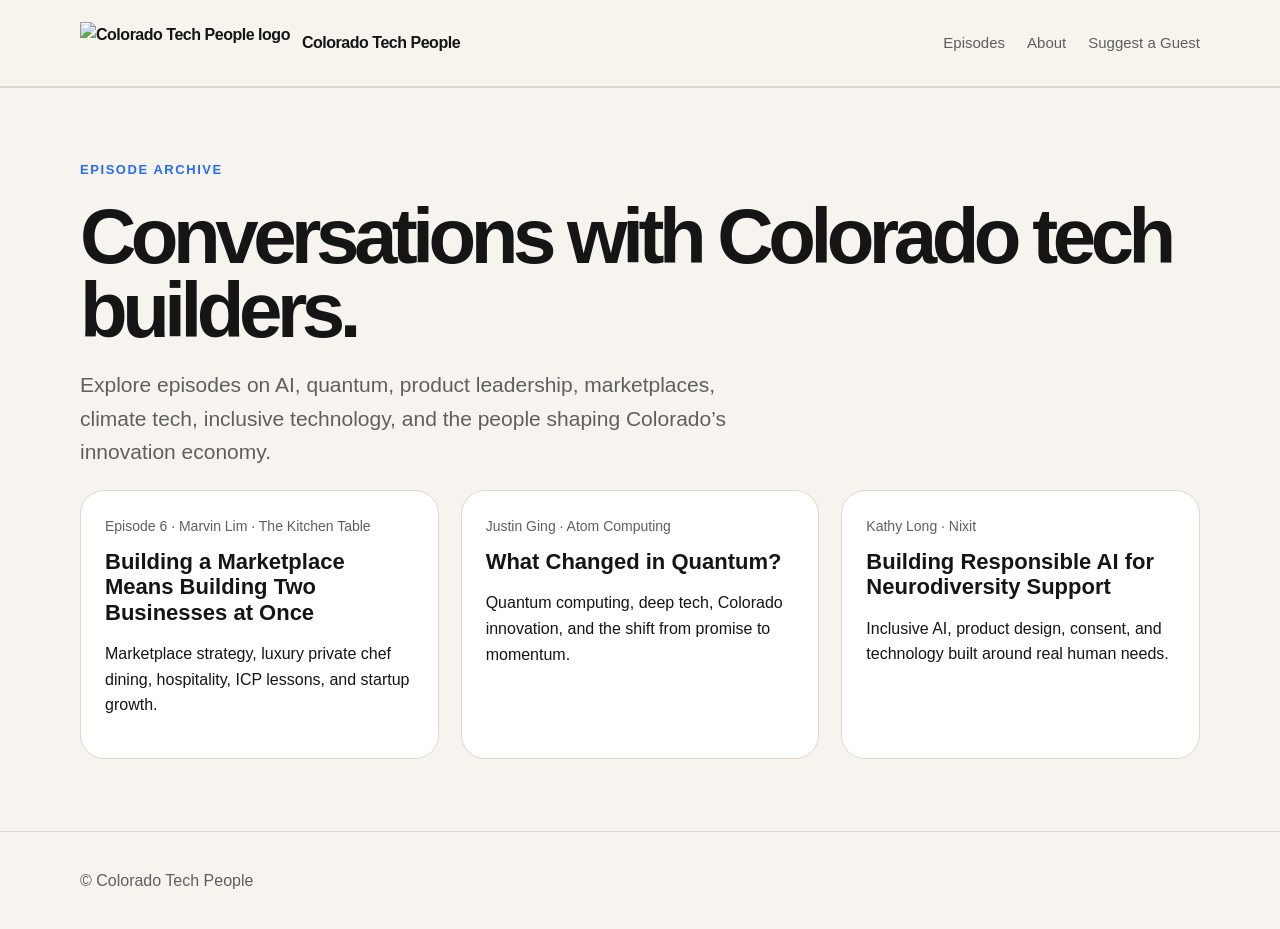
==== episodes.html @ 86bafdfd "Create episodes.html <!DOCTYPE html> <html lang="en"> <head>   <meta charset="UTF-8" />   <meta " ====
<!DOCTYPE html>
<html lang="en">
<head>
  <meta charset="UTF-8" />
  <meta name="viewport" content="width=device-width, initial-scale=1.0" />

  <title>Episodes | Colorado Tech People</title>
  <meta name="description" content="Browse episodes of Colorado Tech People, featuring conversations with founders, operators, product leaders, engineers, and technologists across Colorado." />

  <link rel="stylesheet" href="styles.css" />
</head>

<body>
  <header class="header">
    <div class="container nav">
      <a href="index.html" class="logo-wrap">
        <img src="assets/logo.png" alt="Colorado Tech People logo" class="logo" />
        <span>Colorado Tech People</span>
      </a>

      <nav class="nav-links">
        <a href="episodes.html">Episodes</a>
        <a href="about.html">About</a>
        <a href="contact.html">Suggest a Guest</a>
      </nav>
    </div>
  </header>

  <main class="section">
    <div class="container">
      <div class="kicker">Episode Archive</div>
      <h1>Conversations with Colorado tech builders.</h1>
      <p class="lede">
        Explore episodes on AI, quantum, product leadership, marketplaces, climate tech,
        inclusive technology, and the people shaping Colorado’s innovation economy.
      </p>

      <div class="episode-grid">
        <a class="card" href="episodes/marvin-lim-kitchen-table.html">
          <div class="meta">Episode 6 · Marvin Lim · The Kitchen Table</div>
          <h3>Building a Marketplace Means Building Two Businesses at Once</h3>
          <p>Marketplace strategy, luxury private chef dining, hospitality, ICP lessons, and startup growth.</p>
        </a>

        <a class="card" href="episodes/justin-ging-atom-computing.html">
          <div class="meta">Justin Ging · Atom Computing</div>
          <h3>What Changed in Quantum?</h3>
          <p>Quantum computing, deep tech, Colorado innovation, and the shift from promise to momentum.</p>
        </a>

        <a class="card" href="episodes/kathy-long-nixit.html">
          <div class="meta">Kathy Long · Nixit</div>
          <h3>Building Responsible AI for Neurodiversity Support</h3>
          <p>Inclusive AI, product design, consent, and technology built around real human needs.</p>
        </a>
      </div>
    </div>
  </main>

  <footer class="footer">
    <div class="container">
      © Colorado Tech People
    </div>
  </footer>
</body>
</html>
---- styles.css ----
:root {
  --bg: #f7f4ef;
  --ink: #151515;
  --muted: #5f5f5f;
  --card: #ffffff;
  --line: #ded8cf;
  --accent: #246bfe;
  --accent-dark: #123b8f;
  --gold: #f4a23a;
}

* {
  box-sizing: border-box;
}

body {
  margin: 0;
  font-family: Inter, Arial, sans-serif;
  background: var(--bg);
  color: var(--ink);
  line-height: 1.6;
}

a {
  color: inherit;
  text-decoration: none;
}

.container {
  width: min(1120px, 92%);
  margin: 0 auto;
}

.header {
  padding: 22px 0;
  border-bottom: 1px solid var(--line);
  background: rgba(247, 244, 239, 0.94);
  position: sticky;
  top: 0;
  z-index: 20;
}

.nav {
  display: flex;
  align-items: center;
  justify-content: space-between;
  gap: 24px;
}

.logo-wrap {
  display: flex;
  align-items: center;
  gap: 12px;
  font-weight: 800;
  letter-spacing: -0.03em;
}

.logo {
  height: 42px;
  width: auto;
}

.nav-links {
  display: flex;
  gap: 22px;
  font-size: 15px;
  color: var(--muted);
}

.nav-links a:hover {
  color: var(--ink);
}

.hero {
  padding: 88px 0 72px;
}

.hero-grid {
  display: grid;
  grid-template-columns: 1.2fr 0.8fr;
  gap: 48px;
  align-items: center;
}

.kicker {
  color: var(--accent);
  font-weight: 800;
  text-transform: uppercase;
  letter-spacing: 0.12em;
  font-size: 13px;
}

h1 {
  font-size: clamp(44px, 7vw, 78px);
  line-height: 0.95;
  letter-spacing: -0.07em;
  margin: 18px 0;
}

h2 {
  font-size: clamp(30px, 4vw, 48px);
  line-height: 1.05;
  letter-spacing: -0.05em;
  margin: 0 0 18px;
}

h3 {
  font-size: 22px;
  line-height: 1.15;
  margin: 0 0 10px;
}

.lede {
  font-size: 21px;
  color: var(--muted);
  max-width: 680px;
}

.buttons {
  display: flex;
  flex-wrap: wrap;
  gap: 14px;
  margin-top: 30px;
}

.button {
  display: inline-flex;
  padding: 13px 18px;
  border-radius: 999px;
  background: var(--ink);
  color: white;
  font-weight: 700;
}

.button.secondary {
  background: transparent;
  color: var(--ink);
  border: 1px solid var(--ink);
}

.hero-card {
  background: var(--ink);
  color: white;
  border-radius: 28px;
  padding: 34px;
  box-shadow: 0 22px 60px rgba(0,0,0,0.16);
}

.hero-card p {
  color: #d7d7d7;
}

.section {
  padding: 72px 0;
  border-top: 1px solid var(--line);
}

.episode-grid {
  display: grid;
  grid-template-columns: repeat(3, 1fr);
  gap: 22px;
}

.card {
  background: var(--card);
  border: 1px solid var(--line);
  border-radius: 24px;
  padding: 24px;
  transition: transform 0.2s ease, box-shadow 0.2s ease;
}

.card:hover {
  transform: translateY(-3px);
  box-shadow: 0 16px 40px rgba(0,0,0,0.08);
}

.meta {
  color: var(--muted);
  font-size: 14px;
  margin-bottom: 12px;
}

.tags {
  display: flex;
  flex-wrap: wrap;
  gap: 8px;
  margin-top: 18px;
}

.tag {
  font-size: 12px;
  border: 1px solid var(--line);
  border-radius: 999px;
  padding: 6px 10px;
  color: var(--muted);
}

.dark {
  background: var(--ink);
  color: white;
}

.dark p {
  color: #d0d0d0;
}

.footer {
  padding: 36px 0;
  color: var(--muted);
  border-top: 1px solid var(--line);
}

.episode-page {
  padding: 72px 0;
}

.listen-links {
  display: flex;
  flex-wrap: wrap;
  gap: 12px;
  margin: 28px 0;
}

@media (max-width: 820px) {
  .hero-grid,
  .episode-grid {
    grid-template-columns: 1fr;
  }

  .nav {
    align-items: flex-start;
    flex-direction: column;
  }

  .nav-links {
    flex-wrap: wrap;
  }

  .hero {
    padding: 56px 0;
  }
}
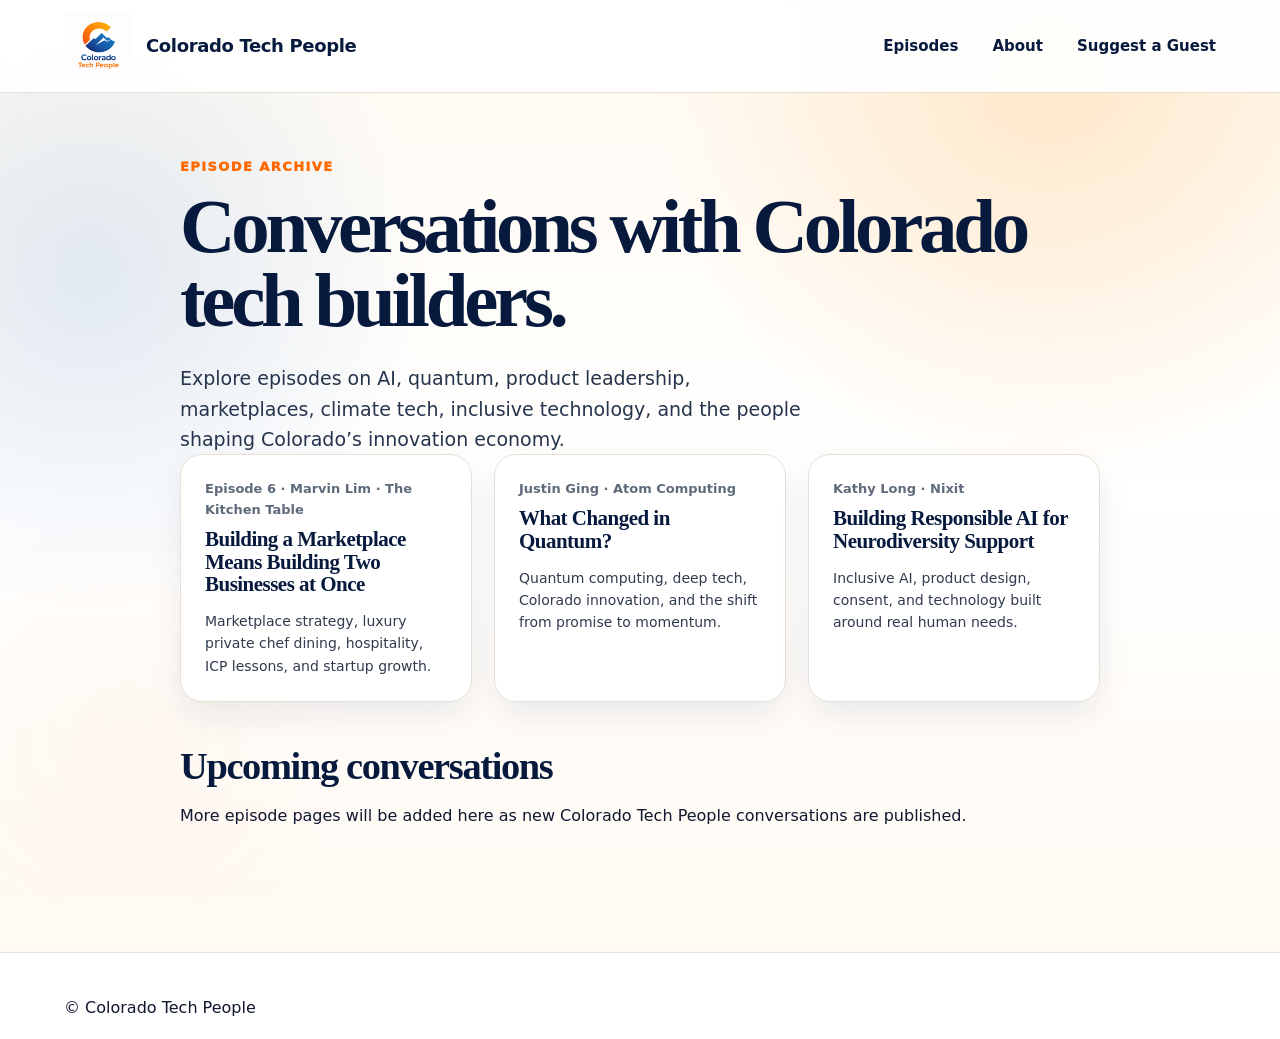
==== commit dcfe12d7: "Refresh homepage design for Colorado Tech People" ====
--- a/episodes.html
+++ b/episodes.html
@@ -26,7 +26,7 @@
     </div>
   </header>
 
-  <main class="section">
+  <main class="section episodes-archive">
     <div class="container">
       <div class="kicker">Episode Archive</div>
       <h1>Conversations with Colorado tech builders.</h1>
@@ -35,25 +35,30 @@
         inclusive technology, and the people shaping Colorado’s innovation economy.
       </p>
 
-      <div class="episode-grid">
+      <div class="episode-grid archive-grid">
         <a class="card" href="episodes/marvin-lim-kitchen-table.html">
           <div class="meta">Episode 6 · Marvin Lim · The Kitchen Table</div>
           <h3>Building a Marketplace Means Building Two Businesses at Once</h3>
           <p>Marketplace strategy, luxury private chef dining, hospitality, ICP lessons, and startup growth.</p>
         </a>
 
-        <a class="card" href="episodes/justin-ging-atom-computing.html">
+        <a class="card" href="episodes.html#upcoming-episodes">
           <div class="meta">Justin Ging · Atom Computing</div>
           <h3>What Changed in Quantum?</h3>
           <p>Quantum computing, deep tech, Colorado innovation, and the shift from promise to momentum.</p>
         </a>
 
-        <a class="card" href="episodes/kathy-long-nixit.html">
+        <a class="card" href="episodes.html#upcoming-episodes">
           <div class="meta">Kathy Long · Nixit</div>
           <h3>Building Responsible AI for Neurodiversity Support</h3>
           <p>Inclusive AI, product design, consent, and technology built around real human needs.</p>
         </a>
       </div>
+
+      <section class="section" id="upcoming-episodes">
+        <h2>Upcoming conversations</h2>
+        <p>More episode pages will be added here as new Colorado Tech People conversations are published.</p>
+      </section>
     </div>
   </main>
 
--- a/styles.css
+++ b/styles.css
@@ -1,24 +1,49 @@
 :root {
-  --bg: #f7f4ef;
-  --ink: #151515;
-  --muted: #5f5f5f;
-  --card: #ffffff;
-  --line: #ded8cf;
-  --accent: #246bfe;
-  --accent-dark: #123b8f;
-  --gold: #f4a23a;
+  --navy: #071a3d;
+  --blue: #0a55b2;
+  --deep-blue: #003b8e;
+  --sky: #dbeeff;
+  --orange: #ff6a00;
+  --gold: #ff9b21;
+  --cream: #fff8ef;
+  --soft: #f7f2ea;
+  --white: #ffffff;
+  --text: #10172f;
+  --muted: #5f6b7a;
+  --line: #e6dfd3;
+  --shadow: 0 24px 60px rgba(7, 26, 61, 0.15);
+  --radius: 28px;
 }
 
 * {
   box-sizing: border-box;
 }
 
+html {
+  scroll-behavior: smooth;
+}
+
 body {
   margin: 0;
-  font-family: Inter, Arial, sans-serif;
-  background: var(--bg);
-  color: var(--ink);
+  font-family: Inter, ui-sans-serif, system-ui, -apple-system, BlinkMacSystemFont, "Segoe UI", Arial, sans-serif;
+  color: var(--text);
+  background:
+    radial-gradient(circle at 82% 8%, rgba(255, 155, 33, 0.2), transparent 28%),
+    radial-gradient(circle at 7% 26%, rgba(10, 85, 178, 0.12), transparent 24%),
+    linear-gradient(180deg, #fffaf2 0%, #ffffff 48%, #fff8ef 100%);
   line-height: 1.6;
+}
+
+body:before {
+  content: "";
+  position: fixed;
+  inset: 0;
+  z-index: -1;
+  opacity: 0.38;
+  background-image:
+    linear-gradient(120deg, transparent 0 72px, rgba(10, 85, 178, 0.08) 73px, transparent 74px),
+    radial-gradient(circle at 10% 82%, rgba(255, 106, 0, 0.08), transparent 18%);
+  pointer-events: none;
 }
 
 a {
@@ -26,217 +51,855 @@
   text-decoration: none;
 }
 
+img {
+  max-width: 100%;
+}
+
 .container {
-  width: min(1120px, 92%);
+  width: min(1180px, 90%);
   margin: 0 auto;
 }
 
+.site-header,
 .header {
-  padding: 22px 0;
+  background: rgba(255, 255, 255, 0.92);
+  backdrop-filter: blur(14px);
   border-bottom: 1px solid var(--line);
-  background: rgba(247, 244, 239, 0.94);
   position: sticky;
   top: 0;
-  z-index: 20;
+  z-index: 100;
 }
 
 .nav {
+  min-height: 92px;
   display: flex;
   align-items: center;
   justify-content: space-between;
-  gap: 24px;
-}
-
+  gap: 28px;
+}
+
+.brand,
 .logo-wrap {
+  display: inline-flex;
+  align-items: center;
+  gap: 14px;
+  color: var(--navy);
+  font-weight: 900;
+}
+
+.logo {
+  width: auto;
+  height: 68px;
+  object-fit: contain;
+  display: block;
+}
+
+.logo-wrap span {
+  font-size: 18px;
+  letter-spacing: -0.02em;
+}
+
+.nav-links {
   display: flex;
   align-items: center;
-  gap: 12px;
-  font-weight: 800;
-  letter-spacing: -0.03em;
-}
-
-.logo {
-  height: 42px;
-  width: auto;
-}
-
-.nav-links {
-  display: flex;
-  gap: 22px;
+  gap: 34px;
   font-size: 15px;
-  color: var(--muted);
-}
-
-.nav-links a:hover {
-  color: var(--ink);
-}
-
-.hero {
-  padding: 88px 0 72px;
-}
-
-.hero-grid {
-  display: grid;
-  grid-template-columns: 1.2fr 0.8fr;
-  gap: 48px;
+  font-weight: 750;
+  color: var(--navy);
+}
+
+.nav-links a {
+  position: relative;
+}
+
+.nav-links a:after {
+  content: "";
+  position: absolute;
+  left: 0;
+  right: 0;
+  bottom: -8px;
+  height: 2px;
+  background: var(--orange);
+  transform: scaleX(0);
+  transform-origin: left;
+  transition: transform 0.2s ease;
+}
+
+.nav-links a:hover,
+.nav-links a:focus-visible {
+  color: var(--orange);
+}
+
+.nav-links a:hover:after,
+.nav-links a:focus-visible:after {
+  transform: scaleX(1);
+}
+
+.subscribe-pill,
+.btn,
+.button {
+  display: inline-flex;
   align-items: center;
-}
-
-.kicker {
-  color: var(--accent);
-  font-weight: 800;
-  text-transform: uppercase;
-  letter-spacing: 0.12em;
-  font-size: 13px;
-}
-
-h1 {
-  font-size: clamp(44px, 7vw, 78px);
-  line-height: 0.95;
-  letter-spacing: -0.07em;
-  margin: 18px 0;
-}
-
-h2 {
-  font-size: clamp(30px, 4vw, 48px);
-  line-height: 1.05;
-  letter-spacing: -0.05em;
-  margin: 0 0 18px;
-}
-
-h3 {
-  font-size: 22px;
-  line-height: 1.15;
-  margin: 0 0 10px;
-}
-
-.lede {
-  font-size: 21px;
-  color: var(--muted);
-  max-width: 680px;
-}
-
-.buttons {
+  justify-content: center;
+  min-height: 48px;
+  padding: 0 24px;
+  border-radius: 999px;
+  border: 2px solid transparent;
+  font-weight: 900;
+  line-height: 1;
+  cursor: pointer;
+}
+
+.subscribe-pill,
+.btn.primary,
+.button:not(.secondary) {
+  background: linear-gradient(135deg, var(--orange), var(--gold));
+  color: white;
+  box-shadow: 0 14px 28px rgba(255, 106, 0, 0.26);
+}
+
+.btn.secondary,
+.button.secondary {
+  background: white;
+  color: var(--deep-blue);
+  border-color: var(--deep-blue);
+}
+
+.btn.ghost {
+  color: white;
+  border-color: rgba(255, 255, 255, 0.64);
+  background: rgba(255, 255, 255, 0.08);
+}
+
+.buttons,
+.listen-links {
   display: flex;
   flex-wrap: wrap;
   gap: 14px;
-  margin-top: 30px;
-}
-
-.button {
-  display: inline-flex;
-  padding: 13px 18px;
+  margin-top: 26px;
+}
+
+/* Hero */
+
+.hero {
+  position: relative;
+  overflow: hidden;
+  padding: 74px 0 48px;
+}
+
+.hero:before {
+  content: "";
+  position: absolute;
+  inset: 0;
+  background:
+    linear-gradient(90deg, rgba(255, 255, 255, 0.98) 0%, rgba(255, 255, 255, 0.87) 43%, rgba(223, 239, 255, 0.42) 100%),
+    repeating-radial-gradient(circle at 8% 88%, rgba(7, 26, 61, 0.06) 0 1px, transparent 1px 16px);
+  pointer-events: none;
+}
+
+.hero-grid {
+  position: relative;
+  display: grid;
+  grid-template-columns: minmax(0, 0.95fr) minmax(420px, 1.08fr);
+  gap: 46px;
+  align-items: center;
+}
+
+.eyebrow,
+.kicker {
+  margin: 0 0 12px;
+  color: var(--orange);
+  font-size: 13px;
+  font-weight: 950;
+  letter-spacing: 0.11em;
+  text-transform: uppercase;
+}
+
+.eyebrow.on-dark {
+  color: #ffbd74;
+}
+
+.hero-copy h1,
+main h1 {
+  font-family: Georgia, "Times New Roman", serif;
+  color: var(--navy);
+  font-size: clamp(46px, 6vw, 82px);
+  line-height: 0.96;
+  letter-spacing: -0.055em;
+  margin: 0 0 26px;
+}
+
+.hero-copy h1 span {
+  color: var(--orange);
+}
+
+.hero-copy p,
+.lede {
+  font-size: 19px;
+  max-width: 650px;
+  color: #26344d;
+  margin: 0;
+}
+
+.hero-actions {
+  margin-top: 34px;
+  display: flex;
+  gap: 16px;
+  flex-wrap: wrap;
+}
+
+.hero-visual {
+  min-height: 490px;
+  border-radius: 36px;
+  overflow: hidden;
+  box-shadow: var(--shadow);
+  position: relative;
+  isolation: isolate;
+  background: var(--navy);
+}
+
+.hero-visual:after {
+  content: "";
+  position: absolute;
+  inset: 0;
+  background:
+    linear-gradient(180deg, rgba(7, 26, 61, 0.08), rgba(7, 26, 61, 0.36)),
+    radial-gradient(circle at 30% 16%, rgba(255, 155, 33, 0.22), transparent 24%);
+  z-index: 1;
+}
+
+.hero-image {
+  display: block;
+  width: 100%;
+  height: 490px;
+  object-fit: cover;
+  object-position: center;
+}
+
+.hero-logo-card {
+  position: absolute;
+  z-index: 2;
+  top: 32px;
+  right: 32px;
+  width: 230px;
+  padding: 18px;
+  border: 1px solid rgba(255, 255, 255, 0.52);
+  border-radius: 24px;
+  background: rgba(255, 255, 255, 0.88);
+  box-shadow: 0 16px 36px rgba(7, 26, 61, 0.24);
+}
+
+.hero-logo-card img {
+  display: block;
+  width: 100%;
+}
+
+/* Featured */
+
+.featured-section {
+  padding: 12px 0 42px;
+}
+
+.featured-card {
+  display: grid;
+  grid-template-columns: 292px 1fr;
+  gap: 36px;
+  align-items: center;
+  background:
+    radial-gradient(circle at 86% 20%, rgba(255, 155, 33, 0.18), transparent 28%),
+    linear-gradient(135deg, #0755ad 0%, #003b8e 48%, #071a3d 100%);
+  color: white;
+  border-radius: var(--radius);
+  padding: 34px;
+  box-shadow: var(--shadow);
+  position: relative;
+  overflow: hidden;
+}
+
+.featured-card:after {
+  content: "";
+  position: absolute;
+  right: -18px;
+  bottom: -1px;
+  width: 450px;
+  height: 245px;
+  background: rgba(255, 255, 255, 0.055);
+  clip-path: polygon(0 100%, 18% 54%, 34% 70%, 54% 30%, 72% 62%, 86% 38%, 100% 100%);
+}
+
+.episode-art {
+  background: white;
+  border-radius: 24px;
+  min-height: 268px;
+  display: grid;
+  place-items: center;
+  padding: 24px;
+  position: relative;
+  z-index: 2;
+}
+
+.episode-art img {
+  width: 220px;
+}
+
+.episode-meta {
+  display: flex;
+  justify-content: space-between;
+  gap: 16px;
+  color: #ffbd74;
+  text-transform: uppercase;
+  font-size: 13px;
+  font-weight: 950;
+  letter-spacing: 0.05em;
+}
+
+.featured-content {
+  position: relative;
+  z-index: 2;
+}
+
+.featured-content h2,
+.section-heading-row h2,
+.info-card h2,
+.newsletter-card h2,
+.episode-page h2,
+.section h2 {
+  font-family: Georgia, "Times New Roman", serif;
+  letter-spacing: -0.035em;
+}
+
+.featured-content h2 {
+  font-size: clamp(31px, 4vw, 48px);
+  line-height: 1.02;
+  margin: 14px 0 10px;
+}
+
+.featured-content p {
+  color: rgba(255, 255, 255, 0.88);
+  max-width: 760px;
+}
+
+.guest-line {
+  color: white !important;
+  font-size: 18px;
+}
+
+.featured-actions {
+  margin-top: 24px;
+  display: flex;
+  flex-wrap: wrap;
+  gap: 14px;
+}
+
+/* Episodes */
+
+.section {
+  padding: 44px 0;
+}
+
+.section-heading-row {
+  display: flex;
+  justify-content: space-between;
+  align-items: end;
+  gap: 28px;
+  margin-bottom: 26px;
+}
+
+.section-heading-row h2,
+.info-card h2,
+.newsletter-card h2,
+.episode-page h2,
+.section h2 {
+  color: var(--navy);
+  font-size: clamp(30px, 3vw, 40px);
+  line-height: 1.05;
+  margin: 0;
+}
+
+.section-heading-row a {
+  color: var(--deep-blue);
+  font-weight: 900;
+  white-space: nowrap;
+}
+
+.episode-grid {
+  display: grid;
+  grid-template-columns: repeat(4, 1fr);
+  gap: 22px;
+}
+
+.episode-card,
+.card {
+  background: rgba(255, 255, 255, 0.94);
+  border: 1px solid var(--line);
+  border-radius: 22px;
+  overflow: hidden;
+  box-shadow: 0 14px 32px rgba(7, 26, 61, 0.08);
+  transition: transform 0.2s ease, box-shadow 0.2s ease;
+}
+
+.card {
+  display: block;
+  padding: 24px;
+}
+
+.episode-card:hover,
+.card:hover {
+  transform: translateY(-5px);
+  box-shadow: 0 22px 44px rgba(7, 26, 61, 0.13);
+}
+
+.thumb {
+  position: relative;
+  height: 176px;
+  background-size: cover;
+  background-position: center;
+  overflow: hidden;
+}
+
+.thumb:before {
+  content: "";
+  position: absolute;
+  inset: 0;
+  background:
+    linear-gradient(135deg, rgba(255, 255, 255, 0.12), rgba(7, 26, 61, 0.18)),
+    repeating-linear-gradient(45deg, transparent 0 19px, rgba(255, 255, 255, 0.08) 20px, transparent 21px);
+}
+
+.thumb-one {
+  background: linear-gradient(135deg, #ffead7, #1b68bd);
+}
+
+.thumb-two {
+  background: linear-gradient(135deg, #071a3d, #1873d0 55%, #9bc4ea);
+}
+
+.thumb-three {
+  background: linear-gradient(135deg, #ffe2c2, #ffffff 45%, #0a55b2);
+}
+
+.thumb-four {
+  background: linear-gradient(135deg, #1c2e40, #b06b38 58%, #ff9b21);
+}
+
+.badge {
+  position: absolute;
+  top: 14px;
+  left: 14px;
+  background: var(--deep-blue);
+  color: white;
+  font-size: 12px;
+  font-weight: 950;
+  padding: 6px 11px;
   border-radius: 999px;
-  background: var(--ink);
+}
+
+.play-small {
+  position: absolute;
+  right: 14px;
+  bottom: 14px;
+  width: 44px;
+  height: 44px;
+  display: grid;
+  place-items: center;
+  background: white;
+  color: var(--deep-blue);
+  border-radius: 50%;
+  font-weight: 950;
+  box-shadow: 0 10px 22px rgba(7, 26, 61, 0.18);
+}
+
+.episode-body {
+  padding: 20px;
+}
+
+.date,
+.guest,
+.meta {
+  color: var(--muted);
+  font-size: 13px;
+  margin: 0 0 7px;
+  font-weight: 700;
+}
+
+.episode-body h3,
+.card h3 {
+  font-family: Georgia, "Times New Roman", serif;
+  color: var(--navy);
+  font-size: 21px;
+  line-height: 1.08;
+  letter-spacing: -0.025em;
+  margin: 0 0 10px;
+}
+
+.episode-body p:last-child,
+.card p {
+  font-size: 14px;
+  color: #303b4d;
+  margin-bottom: 0;
+}
+
+/* About and Stats */
+
+.about-band {
+  padding-top: 16px;
+}
+
+.split-grid {
+  display: grid;
+  grid-template-columns: 1fr 1fr;
+  gap: 28px;
+}
+
+.info-card {
+  border-radius: var(--radius);
+  padding: 38px;
+  box-shadow: 0 16px 34px rgba(7, 26, 61, 0.08);
+}
+
+.info-card.light {
+  background: rgba(255, 255, 255, 0.86);
+  border: 1px solid var(--line);
+}
+
+.info-card p {
+  color: #344154;
+}
+
+.dark-card {
+  background:
+    radial-gradient(circle at 84% 10%, rgba(255, 155, 33, 0.24), transparent 24%),
+    linear-gradient(135deg, #064ca3, #061a46);
   color: white;
-  font-weight: 700;
-}
-
-.button.secondary {
-  background: transparent;
-  color: var(--ink);
-  border: 1px solid var(--ink);
-}
-
-.hero-card {
-  background: var(--ink);
+  position: relative;
+  overflow: hidden;
+}
+
+.dark-card:after {
+  content: "";
+  position: absolute;
+  inset: auto -30px -2px auto;
+  width: 360px;
+  height: 190px;
+  background: rgba(255, 255, 255, 0.06);
+  clip-path: polygon(0 100%, 24% 54%, 38% 72%, 60% 28%, 74% 60%, 88% 40%, 100% 100%);
+}
+
+.dark-card h2 {
   color: white;
-  border-radius: 28px;
-  padding: 34px;
-  box-shadow: 0 22px 60px rgba(0,0,0,0.16);
-}
-
-.hero-card p {
-  color: #d7d7d7;
-}
-
-.section {
-  padding: 72px 0;
-  border-top: 1px solid var(--line);
-}
-
-.episode-grid {
+}
+
+.dark-card p,
+.dark-card .stats {
+  position: relative;
+  z-index: 2;
+}
+
+.dark-card p {
+  color: rgba(255, 255, 255, 0.88);
+}
+
+.icon-row {
   display: grid;
   grid-template-columns: repeat(3, 1fr);
   gap: 22px;
-}
-
-.card {
-  background: var(--card);
+  text-align: center;
+  margin: 30px 0;
+}
+
+.icon-circle {
+  width: 58px;
+  height: 58px;
+  margin: 0 auto 12px;
+  display: grid;
+  place-items: center;
+  border: 2px solid var(--deep-blue);
+  border-radius: 50%;
+  color: var(--deep-blue);
+  background: white;
+  font-size: 24px;
+}
+
+.icon-circle.orange {
+  border-color: var(--orange);
+  color: var(--orange);
+}
+
+.icon-row h4 {
+  margin: 0 0 6px;
+  color: var(--navy);
+}
+
+.icon-row p {
+  font-size: 13px;
+  color: #37445a;
+  margin: 0;
+}
+
+.stats {
+  display: grid;
+  grid-template-columns: repeat(3, 1fr);
+  gap: 20px;
+  margin-top: 38px;
+  text-align: center;
+}
+
+.stats strong {
+  display: block;
+  font-size: 42px;
+  line-height: 1;
+  font-family: Georgia, "Times New Roman", serif;
+}
+
+.stats span {
+  font-size: 14px;
+  color: rgba(255, 255, 255, 0.84);
+}
+
+/* Newsletter */
+
+.newsletter-section {
+  padding: 10px 0 54px;
+}
+
+.newsletter-card {
+  background:
+    radial-gradient(circle at 92% 30%, rgba(255, 155, 33, 0.2), transparent 24%),
+    linear-gradient(90deg, rgba(255, 255, 255, 0.94), rgba(255, 244, 232, 0.96));
   border: 1px solid var(--line);
-  border-radius: 24px;
-  padding: 24px;
-  transition: transform 0.2s ease, box-shadow 0.2s ease;
-}
-
-.card:hover {
-  transform: translateY(-3px);
-  box-shadow: 0 16px 40px rgba(0,0,0,0.08);
-}
-
-.meta {
+  border-radius: var(--radius);
+  padding: 34px 38px;
+  display: grid;
+  grid-template-columns: 1fr auto;
+  gap: 28px;
+  align-items: center;
+  box-shadow: 0 16px 36px rgba(7, 26, 61, 0.08);
+}
+
+.newsletter-card p {
+  margin: 8px 0 0;
   color: var(--muted);
-  font-size: 14px;
-  margin-bottom: 12px;
+}
+
+.newsletter-actions {
+  display: flex;
+  flex-wrap: wrap;
+  gap: 14px;
+  justify-content: flex-end;
+}
+
+/* Interior pages */
+
+main.section,
+.episode-page {
+  padding: 64px 0;
+}
+
+main.section .container,
+.episode-page .container {
+  max-width: 920px;
+}
+
+main.section h1,
+.episode-page h1 {
+  max-width: 880px;
+}
+
+.episode-page .section {
+  padding: 32px 0;
 }
 
 .tags {
   display: flex;
   flex-wrap: wrap;
-  gap: 8px;
-  margin-top: 18px;
+  gap: 10px;
 }
 
 .tag {
-  font-size: 12px;
-  border: 1px solid var(--line);
+  display: inline-flex;
+  align-items: center;
+  min-height: 38px;
+  padding: 0 14px;
   border-radius: 999px;
-  padding: 6px 10px;
+  background: #eef5ff;
+  color: var(--deep-blue);
+  font-weight: 800;
+  font-size: 14px;
+}
+
+/* Footer */
+
+.footer {
+  background: white;
+  border-top: 1px solid var(--line);
+  padding: 42px 0 18px;
+}
+
+.footer-grid {
+  display: grid;
+  grid-template-columns: 1.6fr 1fr 1fr 1fr;
+  gap: 46px;
+}
+
+.footer-logo {
+  width: 132px;
+  height: auto;
+  display: block;
+}
+
+.footer p {
   color: var(--muted);
-}
-
-.dark {
-  background: var(--ink);
-  color: white;
-}
-
-.dark p {
-  color: #d0d0d0;
-}
-
-.footer {
-  padding: 36px 0;
+  max-width: 300px;
+}
+
+.footer h4 {
+  color: var(--navy);
+  margin: 0 0 16px;
+}
+
+.footer a {
+  display: block;
+  color: #27415f;
+  margin: 8px 0;
+  font-size: 14px;
+}
+
+.footer a:hover {
+  color: var(--orange);
+}
+
+.copyright {
+  border-top: 1px solid var(--line);
+  margin-top: 34px;
+  padding-top: 18px;
   color: var(--muted);
-  border-top: 1px solid var(--line);
-}
-
-.episode-page {
-  padding: 72px 0;
-}
-
-.listen-links {
-  display: flex;
-  flex-wrap: wrap;
-  gap: 12px;
-  margin: 28px 0;
-}
-
-@media (max-width: 820px) {
+  font-size: 13px;
+}
+
+/* Mobile */
+
+@media (max-width: 980px) {
+  .nav {
+    height: auto;
+    min-height: 0;
+    padding: 18px 0;
+    flex-wrap: wrap;
+  }
+
+  .nav-links {
+    order: 3;
+    width: 100%;
+    gap: 22px;
+    flex-wrap: wrap;
+  }
+
+  .subscribe-pill {
+    margin-left: auto;
+  }
+
   .hero-grid,
+  .featured-card,
+  .split-grid,
+  .newsletter-card {
+    grid-template-columns: 1fr;
+  }
+
+  .hero-visual,
+  .hero-image {
+    min-height: 360px;
+    height: 360px;
+  }
+
   .episode-grid {
+    grid-template-columns: repeat(2, 1fr);
+  }
+
+  .footer-grid {
+    grid-template-columns: 1fr 1fr;
+  }
+
+  .newsletter-actions {
+    justify-content: flex-start;
+  }
+}
+
+@media (max-width: 640px) {
+  .container {
+    width: min(92%, 1180px);
+  }
+
+  .logo {
+    height: 54px;
+  }
+
+  .logo-wrap span {
+    display: none;
+  }
+
+  .subscribe-pill {
+    display: none;
+  }
+
+  .hero {
+    padding-top: 46px;
+  }
+
+  .hero-copy h1,
+  main h1 {
+    font-size: 43px;
+  }
+
+  .hero-copy p,
+  .lede {
+    font-size: 17px;
+  }
+
+  .hero-logo-card {
+    width: 168px;
+    top: 18px;
+    right: 18px;
+    border-radius: 18px;
+  }
+
+  .episode-grid,
+  .icon-row,
+  .stats,
+  .footer-grid {
     grid-template-columns: 1fr;
   }
 
-  .nav {
+  .featured-card,
+  .info-card,
+  .newsletter-card {
+    padding: 24px;
+  }
+
+  .episode-art {
+    min-height: 220px;
+  }
+
+  .section-heading-row {
     align-items: flex-start;
+    gap: 12px;
     flex-direction: column;
   }
 
-  .nav-links {
-    flex-wrap: wrap;
-  }
-
-  .hero {
-    padding: 56px 0;
-  }
-}
+  .newsletter-actions,
+  .hero-actions,
+  .featured-actions,
+  .buttons,
+  .listen-links {
+    flex-direction: column;
+    align-items: stretch;
+  }
+}
+
+.archive-grid {
+  grid-template-columns: repeat(3, 1fr);
+}
+
+@media (max-width: 980px) {
+  .archive-grid {
+    grid-template-columns: 1fr;
+  }
+}
